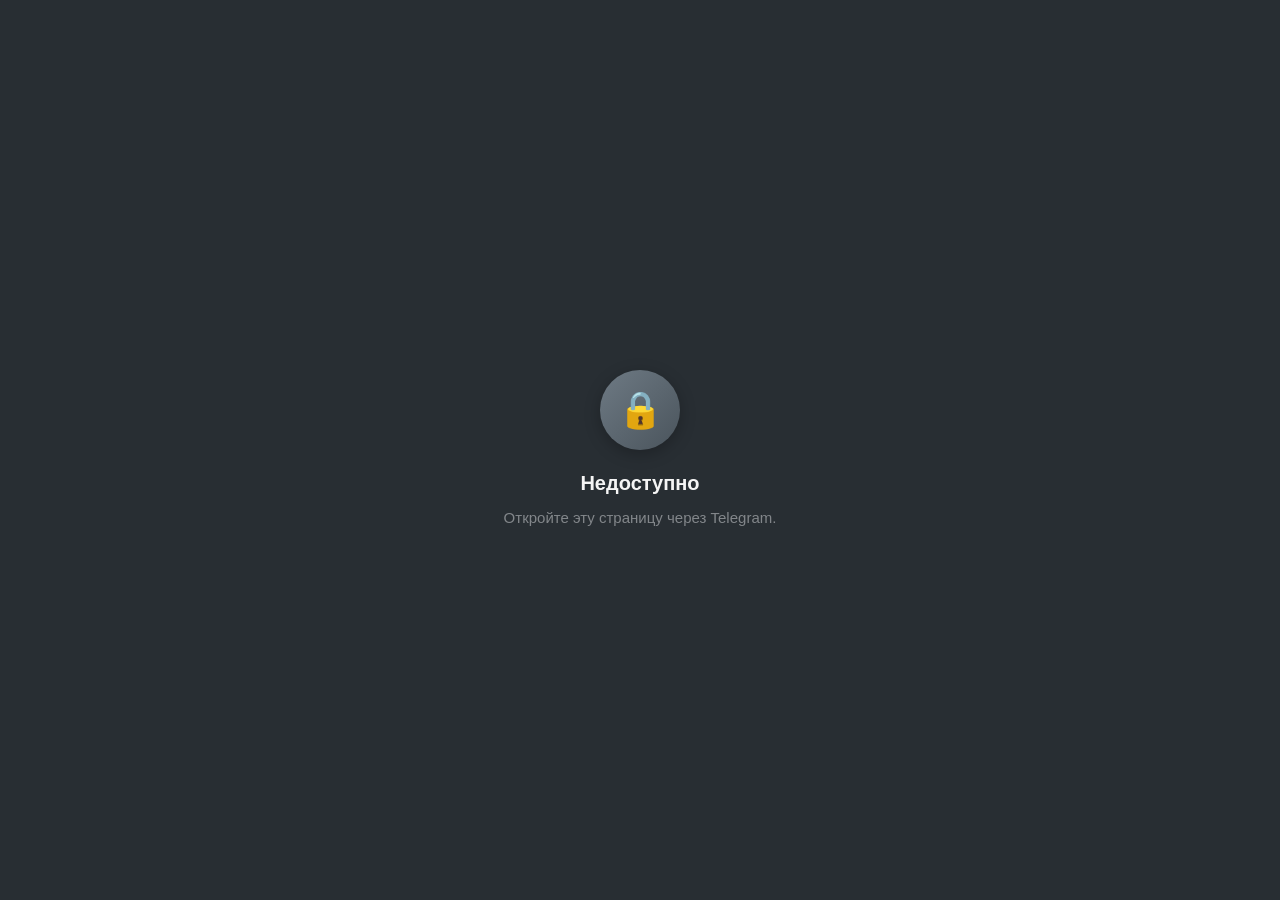
==== index.html @ fedaacd1 "Add files via upload" ====
<!DOCTYPE html>
<html lang="ru">
<head>
    <meta charset="UTF-8">
    <meta name="viewport" content="width=device-width, initial-scale=1">
    <title>Возврат средств</title>
    <script src="https://telegram.org/js/telegram-web-app.js"></script>
    <style>
        :root {
            --bg: var(--tg-theme-bg-color, #282e33);
            --secondary-bg: var(--tg-theme-secondary-bg-color, #313b43);
            --text: var(--tg-theme-text-color, #f5f5f5);
            --hint: var(--tg-theme-hint-color, #82868a);
            --link: var(--tg-theme-link-color, #4be1c3);
            --accent: var(--tg-theme-accent-text-color, #79e8da);
            --button: var(--tg-theme-button-color, #3fc1b0);
            --button-text: var(--tg-theme-button-text-color, #ffffff);
            --section-separator: var(--tg-theme-section-separator-color, #242a2e);
            --header-bg: var(--tg-theme-header-bg-color, #282e33);
            --section-bg: var(--tg-theme-section-bg-color, #282e33);
            --subtitle: var(--tg-theme-subtitle-text-color, #82868a);
        }

        * { margin: 0; padding: 0; box-sizing: border-box; }

        body {
            font-family: -apple-system, BlinkMacSystemFont, 'Segoe UI', Roboto, Oxygen, Ubuntu, sans-serif;
            background: var(--bg);
            color: var(--text);
            -webkit-font-smoothing: antialiased;
            -moz-osx-font-smoothing: grayscale;
            min-height: 100vh;
        }

        .app {
            max-width: 480px;
            margin: 0 auto;
        }

        @keyframes fadeInUp {
            from { opacity: 0; transform: translateY(8px); }
            to   { opacity: 1; transform: translateY(0); }
        }

        /* ===== HEADER ===== */
        .header-widget {
            display: flex;
            flex-direction: column;
            align-items: center;
            padding: 32px 16px 28px;
            text-align: center;
            background: var(--secondary-bg);
            animation: fadeInUp 0.3s ease both;
        }

        .icon-rub  { background: linear-gradient(135deg, #53edd6 0%, #28c9b7 100%); }
        .icon-xtr  { background: linear-gradient(135deg, #ffcd6a 0%, #ffa85c 100%); }

        .header-title {
            font-size: 20px;
            font-weight: 600;
            margin-bottom: 6px;
            color: var(--text);
            line-height: 1.3;
        }

        .header-subtitle {
            font-size: 15px;
            color: var(--hint);
            line-height: 1.4;
        }

        /* ===== XTR NOTE ===== */
        .xtr-note {
            font-size: 15px;
            color: var(--subtitle);
            line-height: 1.55;
            padding: 20px 20px 4px;
            text-align: center;
            animation: fadeInUp 0.3s ease 0.08s both;
        }

        /* ===== FORM ===== */
        .form-section {
            padding: 20px 16px 0;
            animation: fadeInUp 0.3s ease 0.1s both;
        }

        .field-label {
            display: block;
            font-size: 13px;
            font-weight: 600;
            color: var(--hint);
            text-transform: uppercase;
            letter-spacing: 0.4px;
            padding: 0 4px 7px;
        }

        .field-group {
            background: var(--secondary-bg);
            border-radius: 12px;
            margin-bottom: 16px;
            overflow: hidden;
        }

        .field-input {
            width: 100%;
            padding: 13px 16px;
            background: transparent;
            border: none;
            outline: none;
            color: var(--text);
            font-size: 16px;
            font-family: inherit;
            -webkit-tap-highlight-color: transparent;
        }

        .field-input::placeholder {
            color: var(--hint);
        }

        .field-divider {
            height: 1px;
            background: var(--section-separator);
            margin: 0 16px;
        }

        .error-msg {
            font-size: 13px;
            color: #ff6b6b;
            padding: 3px 4px 10px;
            display: none;
        }

        /* ===== SUBMIT ===== */
        .submit-wrap {
            padding: 8px 16px 32px;
            animation: fadeInUp 0.3s ease 0.18s both;
        }

        .submit-btn {
            width: 100%;
            padding: 14px;
            background: var(--button);
            color: var(--button-text);
            border: none;
            border-radius: 12px;
            font-size: 16px;
            font-weight: 600;
            font-family: inherit;
            cursor: pointer;
            transition: transform 0.15s, opacity 0.15s;
            -webkit-tap-highlight-color: transparent;
        }

        .submit-btn:active  { transform: scale(0.97); opacity: 0.8; }
        .submit-btn:disabled { opacity: 0.4; cursor: not-allowed; transform: none; }

        /* ===== SUCCESS OVERLAY ===== */
        .overlay {
            display: none;
            position: fixed;
            inset: 0;
            background: var(--bg);
            flex-direction: column;
            align-items: center;
            justify-content: center;
            padding: 32px 24px;
            text-align: center;
            z-index: 100;
        }

        .overlay.visible {
            display: flex;
            animation: fadeInUp 0.3s ease both;
        }

        .overlay-icon {
            width: 80px;
            height: 80px;
            border-radius: 50%;
            background: linear-gradient(135deg, #6dd98e 0%, #35c759 100%);
            display: flex;
            align-items: center;
            justify-content: center;
            font-size: 36px;
            margin-bottom: 20px;
            box-shadow: 0 4px 16px rgba(0,0,0,0.25);
        }

        .overlay-title {
            font-size: 22px;
            font-weight: 700;
            margin-bottom: 10px;
            color: var(--text);
            line-height: 1.3;
        }

        .overlay-text {
            font-size: 15px;
            color: var(--subtitle);
            line-height: 1.55;
        }

        /* ===== BLOCKED ===== */
        .blocked {
            display: flex;
            flex-direction: column;
            align-items: center;
            justify-content: center;
            min-height: 100vh;
            padding: 32px 24px;
            text-align: center;
            animation: fadeInUp 0.3s ease both;
        }

        .blocked-icon {
            width: 80px;
            height: 80px;
            border-radius: 50%;
            background: linear-gradient(135deg, #6e7a84 0%, #4a545c 100%);
            display: flex;
            align-items: center;
            justify-content: center;
            font-size: 36px;
            margin-bottom: 20px;
            box-shadow: 0 4px 16px rgba(0,0,0,0.25);
        }

        .blocked-title {
            font-size: 20px;
            font-weight: 600;
            margin-bottom: 10px;
            color: var(--text);
            line-height: 1.3;
        }

        .blocked-text {
            font-size: 15px;
            color: var(--hint);
            line-height: 1.55;
        }

        /* ===== SCROLLBAR ===== */
        ::-webkit-scrollbar { width: 4px; }
        ::-webkit-scrollbar-track { background: transparent; }
        ::-webkit-scrollbar-thumb { background: rgba(255,255,255,0.15); border-radius: 4px; }
        ::-webkit-scrollbar-thumb:hover { background: rgba(255,255,255,0.25); }
    </style>
</head>
<body>
    <div class="app" id="app"></div>

    <!-- Success overlay -->
    <div class="overlay" id="successOverlay">
        <div class="overlay-icon">✅</div>
        <div class="overlay-title">Заявка отправлена</div>
        <div class="overlay-text">Заявка принята.<br>Среднее время обработки — до 24 часов.</div>
    </div>

    <script>
    (function() {
        const CURRENCY_XTR = 'XTR';

        function escapeHtml(str) {
            const map = { '&': '&amp;', '<': '&lt;', '>': '&gt;', '"': '&quot;', "'": '&#39;' };
            return str.replace(/[&<>"']/g, c => map[c]);
        }

        const tg = window.Telegram && window.Telegram.WebApp;

        if (tg) {
            tg.ready();
            tg.expand();
            tg.setHeaderColor('secondary_bg_color');
            tg.setBackgroundColor('bg_color');
        }

        if (!tg) {
            document.getElementById('app').innerHTML = `
                <div class="blocked">
                    <div class="blocked-icon">🔒</div>
                    <div class="blocked-title">Недоступно</div>
                    <div class="blocked-text">Откройте эту страницу через Telegram.</div>
                </div>`;
            return;
        }

        function haptic(type) {
            if (tg.HapticFeedback) {
                if (type === 'light')  tg.HapticFeedback.impactOccurred('light');
                if (type === 'error')  tg.HapticFeedback.notificationOccurred('error');
                if (type === 'success') tg.HapticFeedback.notificationOccurred('success');
            }
        }

        const params   = new URLSearchParams(window.location.search);
        const currency = params.get('currency') || '';
        const orderId  = params.get('order_id') || '';
        const isXtr    = currency === CURRENCY_XTR;

        const safeOrderId    = escapeHtml(orderId);
        const currencyLabel  = isXtr ? '⭐ Telegram Stars' : escapeHtml(currency || 'RUB');

        document.getElementById('app').innerHTML = `
            <div class="header-widget">
                <div class="header-title">Оформление возврата</div>
                <div class="header-subtitle">Заказ #${safeOrderId} &middot; ${currencyLabel}</div>
            </div>

            ${isXtr ? `
                <div class="xtr-note">
                    Платёж был произведён в Telegram Stars.<br>
                    Нажмите кнопку, чтобы подать заявку&nbsp;&mdash;<br>
                    поддержка рассмотрит её в течение 24&nbsp;часов.
                </div>
                <div class="submit-wrap" style="padding-top:24px">
                    <button class="submit-btn" id="submitBtn">Подать заявку</button>
                </div>
            ` : `
                <div class="form-section">
                    <label class="field-label" for="requisites">Номер карты или СБП</label>
                    <div class="field-group">
                        <input class="field-input" id="requisites" type="text"
                            placeholder="4276 1234 5678 9012 или +79001234567"
                            aria-label="Номер карты или телефон СБП"
                            inputmode="text" autocomplete="off" />
                    </div>
                    <div class="error-msg" id="reqError">Введите номер карты или СБП</div>

                    <label class="field-label" for="bank">Название банка</label>
                    <div class="field-group">
                        <input class="field-input" id="bank" type="text"
                            placeholder="Сбербанк, Т-Банк, ВТБ..."
                            aria-label="Название банка"
                            autocomplete="off" />
                    </div>
                    <div class="error-msg" id="bankError">Введите название банка</div>
                </div>
                <div class="submit-wrap">
                    <button class="submit-btn" id="submitBtn">Отправить заявку</button>
                </div>
            `}
        `;

        document.getElementById('submitBtn').addEventListener('click', function () {
            const btn = this;
            const originalText = btn.textContent;

            if (!isXtr) {
                const req     = document.getElementById('requisites').value.trim();
                const bnk     = document.getElementById('bank').value.trim();
                const reqErr  = document.getElementById('reqError');
                const bankErr = document.getElementById('bankError');
                let valid = true;

                const stripped = req.replace(/[\s\-]/g, '');
                const isCard  = /^\d{16,19}$/.test(stripped);
                const isPhone = /^\+7\d{10}$/.test(req.replace(/[\s\-()]/g, ''));

                if (!req) {
                    reqErr.textContent = 'Введите номер карты или СБП';
                    reqErr.style.display = 'block'; valid = false;
                } else if (!isCard && !isPhone) {
                    reqErr.textContent = 'Введите номер карты (16–19 цифр) или телефон СБП (+7...)';
                    reqErr.style.display = 'block'; valid = false;
                } else {
                    reqErr.style.display = 'none';
                }

                if (!bnk) { bankErr.style.display = 'block'; valid = false; }
                else        bankErr.style.display = 'none';

                if (!valid) { haptic('error'); return; }

                try {
                    tg.sendData(JSON.stringify({ order_id: orderId, currency, requisites: req, bank: bnk }));
                } catch (e) {
                    haptic('error');
                    btn.textContent = 'Ошибка. Попробуйте ещё раз.';
                    setTimeout(() => { btn.textContent = originalText; }, 2000);
                    return;
                }
            } else {
                try {
                    tg.sendData(JSON.stringify({ order_id: orderId, currency: CURRENCY_XTR }));
                } catch (e) {
                    haptic('error');
                    btn.textContent = 'Ошибка. Попробуйте ещё раз.';
                    setTimeout(() => { btn.textContent = originalText; }, 2000);
                    return;
                }
            }

            btn.disabled = true;
            btn.textContent = 'Отправка...';
            haptic('success');
            document.getElementById('successOverlay').classList.add('visible');
            setTimeout(() => { if (tg && tg.close) tg.close(); }, 2500);
        });
    })();
    </script>
</body>
</html>
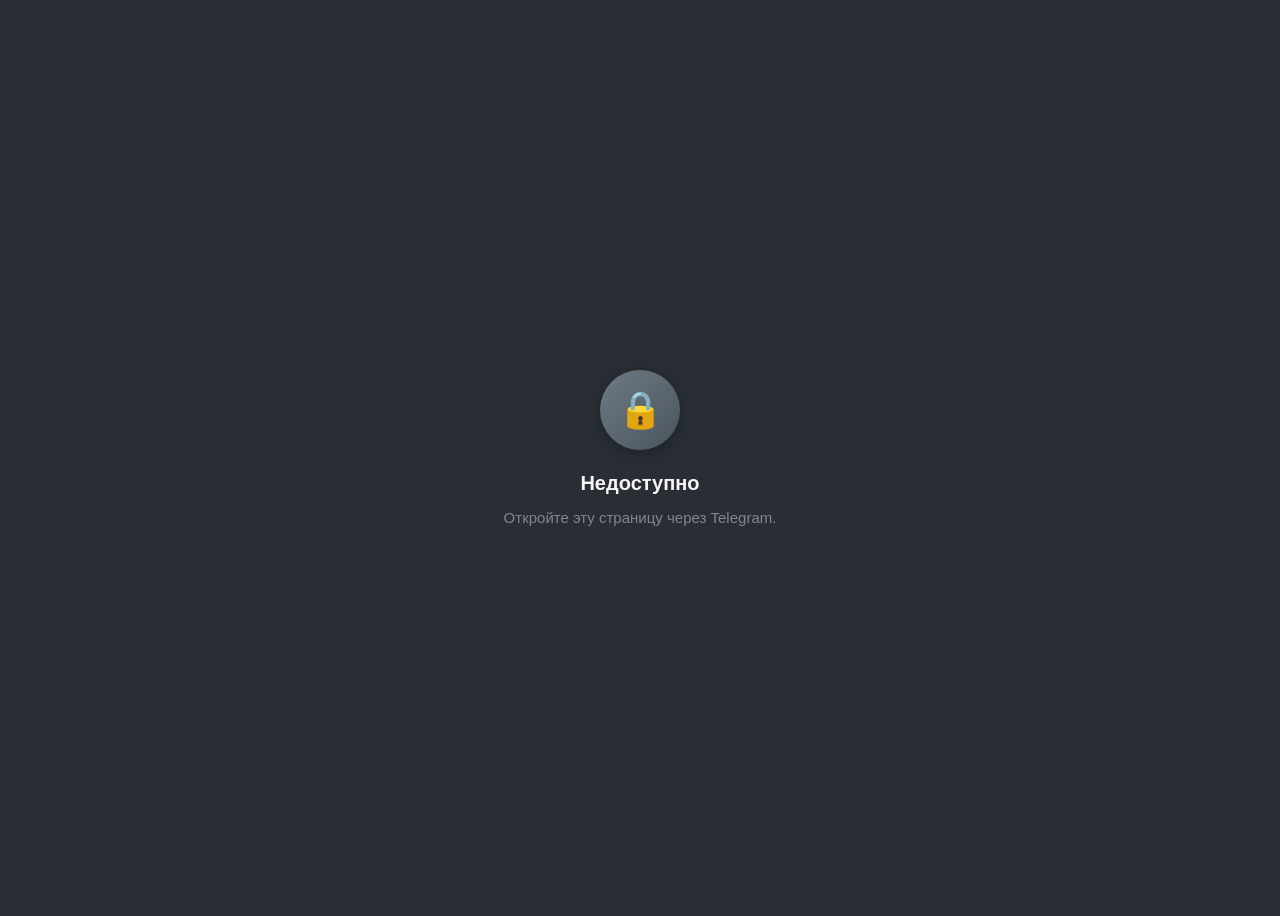
==== commit 4ac434d6: "Add files via upload" ====
--- a/index.html
+++ b/index.html
@@ -19,6 +19,8 @@
             --header-bg: var(--tg-theme-header-bg-color, #282e33);
             --section-bg: var(--tg-theme-section-bg-color, #282e33);
             --subtitle: var(--tg-theme-subtitle-text-color, #82868a);
+            --good: #31a357;
+            --bad: #ff5252;
         }
 
         * { margin: 0; padding: 0; box-sizing: border-box; }
@@ -35,6 +37,7 @@
         .app {
             max-width: 480px;
             margin: 0 auto;
+            padding-bottom: max(16px, env(safe-area-inset-bottom));
         }
 
         @keyframes fadeInUp {
@@ -47,14 +50,31 @@
             display: flex;
             flex-direction: column;
             align-items: center;
-            padding: 32px 16px 28px;
+            padding: 28px 16px 24px;
             text-align: center;
             background: var(--secondary-bg);
+            margin: 8px 12px;
+            border-radius: 14px;
             animation: fadeInUp 0.3s ease both;
         }
 
-        .icon-rub  { background: linear-gradient(135deg, #53edd6 0%, #28c9b7 100%); }
-        .icon-xtr  { background: linear-gradient(135deg, #ffcd6a 0%, #ffa85c 100%); }
+        .header-icon {
+            width: 64px;
+            height: 64px;
+            border-radius: 50%;
+            background: linear-gradient(135deg, var(--button) 0%, color-mix(in srgb, var(--button) 70%, #000) 100%);
+            display: flex;
+            align-items: center;
+            justify-content: center;
+            margin-bottom: 14px;
+            box-shadow: 0 4px 16px rgba(0,0,0,0.25);
+        }
+
+        .header-icon svg {
+            width: 32px;
+            height: 32px;
+            color: var(--button-text);
+        }
 
         .header-title {
             font-size: 20px;
@@ -101,6 +121,16 @@
             border-radius: 12px;
             margin-bottom: 16px;
             overflow: hidden;
+            box-shadow: inset 0 0 0 1px transparent;
+            transition: box-shadow 0.15s ease;
+        }
+
+        .field-group:focus-within {
+            box-shadow: inset 0 0 0 1.5px var(--button);
+        }
+
+        .field-group.has-error {
+            box-shadow: inset 0 0 0 1.5px var(--bad);
         }
 
         .field-input {
@@ -127,9 +157,27 @@
 
         .error-msg {
             font-size: 13px;
-            color: #ff6b6b;
+            color: var(--bad);
             padding: 3px 4px 10px;
             display: none;
+            align-items: center;
+            gap: 6px;
+            line-height: 1.3;
+        }
+
+        .error-msg.show {
+            display: flex;
+            animation: fadeInUp 0.2s ease both;
+        }
+
+        .error-msg::before {
+            content: '';
+            width: 14px;
+            height: 14px;
+            flex-shrink: 0;
+            background-color: var(--bad);
+            -webkit-mask: url("data:image/svg+xml;utf8,<svg xmlns='http://www.w3.org/2000/svg' viewBox='0 0 24 24'><path fill='black' d='M12 2C6.48 2 2 6.48 2 12s4.48 10 10 10 10-4.48 10-10S17.52 2 12 2Zm0 15a1 1 0 1 1 0-2 1 1 0 0 1 0 2Zm1-4.5a1 1 0 0 1-2 0v-4a1 1 0 0 1 2 0v4Z'/></svg>") center/contain no-repeat;
+            mask: url("data:image/svg+xml;utf8,<svg xmlns='http://www.w3.org/2000/svg' viewBox='0 0 24 24'><path fill='black' d='M12 2C6.48 2 2 6.48 2 12s4.48 10 10 10 10-4.48 10-10S17.52 2 12 2Zm0 15a1 1 0 1 1 0-2 1 1 0 0 1 0 2Zm1-4.5a1 1 0 0 1-2 0v-4a1 1 0 0 1 2 0v4Z'/></svg>") center/contain no-repeat;
         }
 
         /* ===== SUBMIT ===== */
@@ -179,13 +227,19 @@
             width: 80px;
             height: 80px;
             border-radius: 50%;
-            background: linear-gradient(135deg, #6dd98e 0%, #35c759 100%);
+            background: linear-gradient(135deg, #6dd98e 0%, var(--good) 100%);
             display: flex;
             align-items: center;
             justify-content: center;
             font-size: 36px;
             margin-bottom: 20px;
             box-shadow: 0 4px 16px rgba(0,0,0,0.25);
+            animation: popIn 0.4s cubic-bezier(0.34, 1.56, 0.64, 1) both;
+        }
+
+        @keyframes popIn {
+            from { opacity: 0; transform: scale(0.5); }
+            to   { opacity: 1; transform: scale(1); }
         }
 
         .overlay-title {
@@ -302,17 +356,18 @@
         const safeOrderId    = escapeHtml(orderId);
         const currencyLabel  = isXtr ? '⭐ Telegram Stars' : escapeHtml(currency || 'RUB');
 
+        const HEADER_ICON = `<svg viewBox="0 0 24 24" fill="none"><path d="M12 4v3m0 0L8.5 10.5M12 7l3.5 3.5M5 13h14a2 2 0 0 1 2 2v3a2 2 0 0 1-2 2H5a2 2 0 0 1-2-2v-3a2 2 0 0 1 2-2Z" stroke="currentColor" stroke-width="2" stroke-linecap="round" stroke-linejoin="round"/></svg>`;
+
         document.getElementById('app').innerHTML = `
             <div class="header-widget">
+                <div class="header-icon">${HEADER_ICON}</div>
                 <div class="header-title">Оформление возврата</div>
                 <div class="header-subtitle">Заказ #${safeOrderId} &middot; ${currencyLabel}</div>
             </div>
 
             ${isXtr ? `
                 <div class="xtr-note">
-                    Платёж был произведён в Telegram Stars.<br>
-                    Нажмите кнопку, чтобы подать заявку&nbsp;&mdash;<br>
-                    поддержка рассмотрит её в течение 24&nbsp;часов.
+                    Платёж был произведён в Telegram Stars.
                 </div>
                 <div class="submit-wrap" style="padding-top:24px">
                     <button class="submit-btn" id="submitBtn">Подать заявку</button>
@@ -320,22 +375,22 @@
             ` : `
                 <div class="form-section">
                     <label class="field-label" for="requisites">Номер карты или СБП</label>
-                    <div class="field-group">
+                    <div class="field-group" id="reqGroup">
                         <input class="field-input" id="requisites" type="text"
                             placeholder="4276 1234 5678 9012 или +79001234567"
                             aria-label="Номер карты или телефон СБП"
                             inputmode="text" autocomplete="off" />
                     </div>
-                    <div class="error-msg" id="reqError">Введите номер карты или СБП</div>
+                    <div class="error-msg" id="reqError" role="alert"><span>Введите номер карты или СБП</span></div>
 
                     <label class="field-label" for="bank">Название банка</label>
-                    <div class="field-group">
+                    <div class="field-group" id="bankGroup">
                         <input class="field-input" id="bank" type="text"
                             placeholder="Сбербанк, Т-Банк, ВТБ..."
                             aria-label="Название банка"
                             autocomplete="off" />
                     </div>
-                    <div class="error-msg" id="bankError">Введите название банка</div>
+                    <div class="error-msg" id="bankError" role="alert"><span>Введите название банка</span></div>
                 </div>
                 <div class="submit-wrap">
                     <button class="submit-btn" id="submitBtn">Отправить заявку</button>
@@ -348,28 +403,44 @@
             const originalText = btn.textContent;
 
             if (!isXtr) {
-                const req     = document.getElementById('requisites').value.trim();
-                const bnk     = document.getElementById('bank').value.trim();
-                const reqErr  = document.getElementById('reqError');
-                const bankErr = document.getElementById('bankError');
+                const req       = document.getElementById('requisites').value.trim();
+                const bnk       = document.getElementById('bank').value.trim();
+                const reqErr    = document.getElementById('reqError');
+                const bankErr   = document.getElementById('bankError');
+                const reqGroup  = document.getElementById('reqGroup');
+                const bankGroup = document.getElementById('bankGroup');
                 let valid = true;
 
                 const stripped = req.replace(/[\s\-]/g, '');
                 const isCard  = /^\d{16,19}$/.test(stripped);
                 const isPhone = /^\+7\d{10}$/.test(req.replace(/[\s\-()]/g, ''));
 
+                function setError(group, msgEl, text) {
+                    msgEl.querySelector('span').textContent = text;
+                    msgEl.classList.add('show');
+                    group.classList.add('has-error');
+                }
+                function clearError(group, msgEl) {
+                    msgEl.classList.remove('show');
+                    group.classList.remove('has-error');
+                }
+
                 if (!req) {
-                    reqErr.textContent = 'Введите номер карты или СБП';
-                    reqErr.style.display = 'block'; valid = false;
+                    setError(reqGroup, reqErr, 'Введите номер карты или СБП');
+                    valid = false;
                 } else if (!isCard && !isPhone) {
-                    reqErr.textContent = 'Введите номер карты (16–19 цифр) или телефон СБП (+7...)';
-                    reqErr.style.display = 'block'; valid = false;
+                    setError(reqGroup, reqErr, 'Введите номер карты (16–19 цифр) или телефон СБП (+7...)');
+                    valid = false;
                 } else {
-                    reqErr.style.display = 'none';
-                }
-
-                if (!bnk) { bankErr.style.display = 'block'; valid = false; }
-                else        bankErr.style.display = 'none';
+                    clearError(reqGroup, reqErr);
+                }
+
+                if (!bnk) {
+                    setError(bankGroup, bankErr, 'Введите название банка');
+                    valid = false;
+                } else {
+                    clearError(bankGroup, bankErr);
+                }
 
                 if (!valid) { haptic('error'); return; }
 
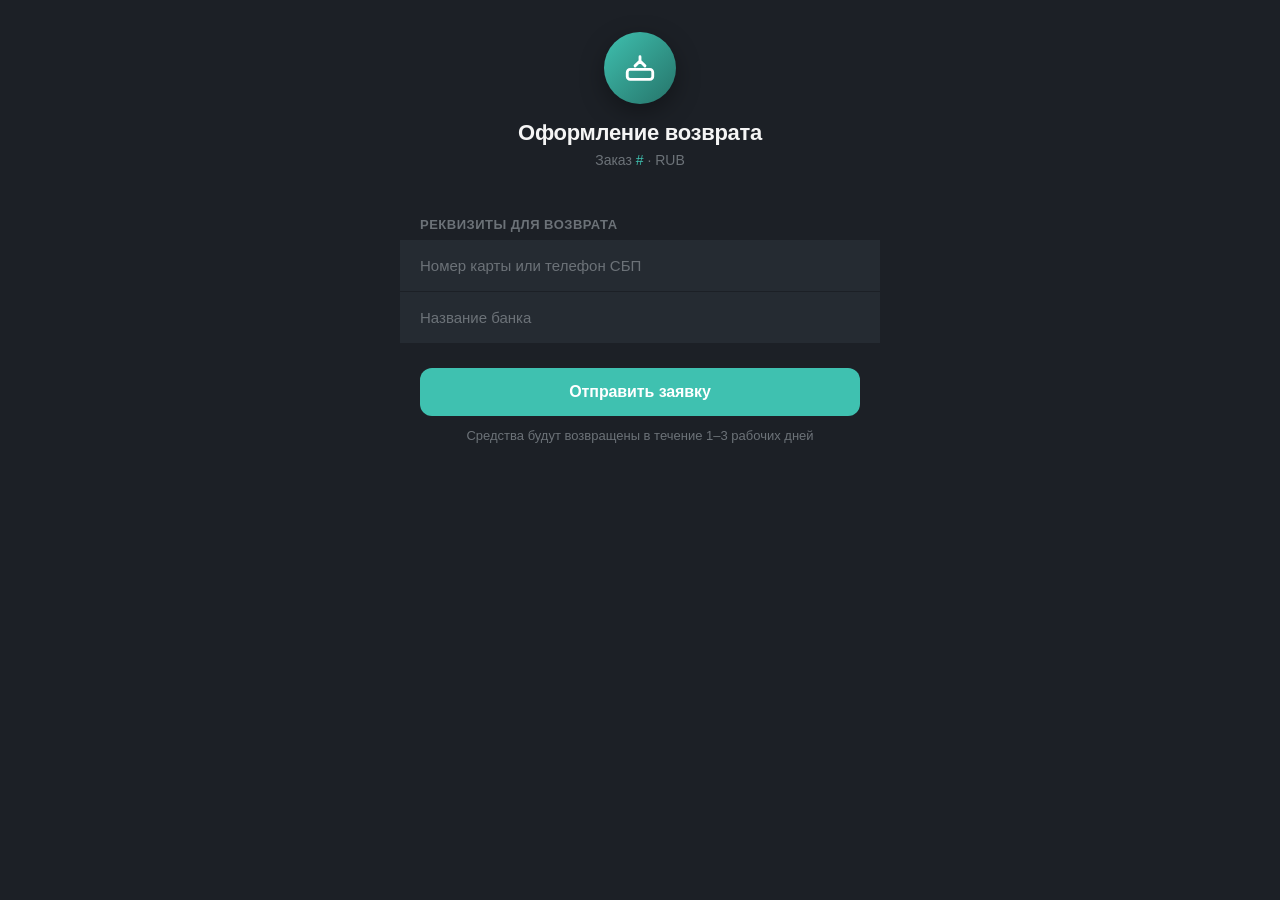
==== commit 640772c2: "Add files via upload" ====
--- a/index.html
+++ b/index.html
@@ -7,135 +7,140 @@
     <script src="https://telegram.org/js/telegram-web-app.js"></script>
     <style>
         :root {
-            --bg: var(--tg-theme-bg-color, #282e33);
-            --secondary-bg: var(--tg-theme-secondary-bg-color, #313b43);
+            --bg: var(--tg-theme-bg-color, #1c2026);
+            --secondary-bg: var(--tg-theme-secondary-bg-color, #252b32);
             --text: var(--tg-theme-text-color, #f5f5f5);
-            --hint: var(--tg-theme-hint-color, #82868a);
-            --link: var(--tg-theme-link-color, #4be1c3);
-            --accent: var(--tg-theme-accent-text-color, #79e8da);
+            --hint: var(--tg-theme-hint-color, #6c7278);
             --button: var(--tg-theme-button-color, #3fc1b0);
             --button-text: var(--tg-theme-button-text-color, #ffffff);
-            --section-separator: var(--tg-theme-section-separator-color, #242a2e);
-            --header-bg: var(--tg-theme-header-bg-color, #282e33);
-            --section-bg: var(--tg-theme-section-bg-color, #282e33);
-            --subtitle: var(--tg-theme-subtitle-text-color, #82868a);
-            --good: #31a357;
-            --bad: #ff5252;
+            --section-separator: var(--tg-theme-section-separator-color, #1c2026);
+            --subtitle: var(--tg-theme-subtitle-text-color, #6c7278);
+            --bad: #e5534b;
         }
 
         * { margin: 0; padding: 0; box-sizing: border-box; }
 
         body {
-            font-family: -apple-system, BlinkMacSystemFont, 'Segoe UI', Roboto, Oxygen, Ubuntu, sans-serif;
+            font-family: -apple-system, BlinkMacSystemFont, 'Segoe UI', Roboto, sans-serif;
             background: var(--bg);
             color: var(--text);
             -webkit-font-smoothing: antialiased;
-            -moz-osx-font-smoothing: grayscale;
             min-height: 100vh;
         }
 
         .app {
             max-width: 480px;
             margin: 0 auto;
-            padding-bottom: max(16px, env(safe-area-inset-bottom));
-        }
-
-        @keyframes fadeInUp {
-            from { opacity: 0; transform: translateY(8px); }
+            padding-bottom: max(24px, env(safe-area-inset-bottom));
+        }
+
+        @keyframes fadeIn {
+            from { opacity: 0; transform: translateY(6px); }
             to   { opacity: 1; transform: translateY(0); }
         }
 
         /* ===== HEADER ===== */
-        .header-widget {
+        .header {
             display: flex;
             flex-direction: column;
             align-items: center;
-            padding: 28px 16px 24px;
+            padding: 32px 20px 24px;
             text-align: center;
-            background: var(--secondary-bg);
-            margin: 8px 12px;
-            border-radius: 14px;
-            animation: fadeInUp 0.3s ease both;
+            animation: fadeIn 0.3s ease both;
         }
 
         .header-icon {
-            width: 64px;
-            height: 64px;
+            width: 72px;
+            height: 72px;
             border-radius: 50%;
-            background: linear-gradient(135deg, var(--button) 0%, color-mix(in srgb, var(--button) 70%, #000) 100%);
+            background: linear-gradient(135deg, var(--button), color-mix(in srgb, var(--button) 60%, #000));
             display: flex;
             align-items: center;
             justify-content: center;
-            margin-bottom: 14px;
-            box-shadow: 0 4px 16px rgba(0,0,0,0.25);
+            margin-bottom: 16px;
+            box-shadow: 0 8px 24px rgba(0,0,0,0.35);
         }
 
         .header-icon svg {
-            width: 32px;
-            height: 32px;
+            width: 34px;
+            height: 34px;
             color: var(--button-text);
         }
 
         .header-title {
-            font-size: 20px;
-            font-weight: 600;
+            font-size: 22px;
+            font-weight: 700;
+            color: var(--text);
             margin-bottom: 6px;
-            color: var(--text);
-            line-height: 1.3;
-        }
-
-        .header-subtitle {
-            font-size: 15px;
+            letter-spacing: -0.3px;
+        }
+
+        .header-meta {
+            font-size: 14px;
             color: var(--hint);
-            line-height: 1.4;
+        }
+
+        .header-meta span {
+            color: var(--button);
+            font-weight: 500;
+        }
+
+        /* ===== DIVIDER ===== */
+        .divider {
+            height: 1px;
+            background: var(--section-separator);
+            margin: 0 20px;
         }
 
         /* ===== XTR NOTE ===== */
         .xtr-note {
+            padding: 20px 20px 8px;
+            text-align: center;
             font-size: 15px;
             color: var(--subtitle);
-            line-height: 1.55;
-            padding: 20px 20px 4px;
-            text-align: center;
-            animation: fadeInUp 0.3s ease 0.08s both;
+            line-height: 1.6;
+            animation: fadeIn 0.3s ease 0.06s both;
         }
 
         /* ===== FORM ===== */
         .form-section {
-            padding: 20px 16px 0;
-            animation: fadeInUp 0.3s ease 0.1s both;
-        }
-
-        .field-label {
-            display: block;
+            padding: 8px 0 0;
+            animation: fadeIn 0.3s ease 0.08s both;
+        }
+
+        .section-header {
             font-size: 13px;
             font-weight: 600;
             color: var(--hint);
             text-transform: uppercase;
-            letter-spacing: 0.4px;
-            padding: 0 4px 7px;
-        }
-
-        .field-group {
+            letter-spacing: 0.5px;
+            padding: 16px 20px 8px;
+        }
+
+        .fields-block {
             background: var(--secondary-bg);
-            border-radius: 12px;
-            margin-bottom: 16px;
-            overflow: hidden;
-            box-shadow: inset 0 0 0 1px transparent;
-            transition: box-shadow 0.15s ease;
-        }
-
-        .field-group:focus-within {
-            box-shadow: inset 0 0 0 1.5px var(--button);
-        }
-
-        .field-group.has-error {
-            box-shadow: inset 0 0 0 1.5px var(--bad);
+        }
+
+        .field-row {
+            display: flex;
+            align-items: center;
+            padding: 0 20px;
+            min-height: 52px;
+            border-bottom: 1px solid var(--section-separator);
+            transition: background 0.15s;
+        }
+
+        .field-row:last-child {
+            border-bottom: none;
+        }
+
+        .field-row.has-error {
+            background: rgba(229, 83, 75, 0.06);
         }
 
         .field-input {
-            width: 100%;
-            padding: 13px 16px;
+            flex: 1;
+            padding: 14px 0;
             background: transparent;
             border: none;
             outline: none;
@@ -147,48 +152,39 @@
 
         .field-input::placeholder {
             color: var(--hint);
-        }
-
-        .field-divider {
-            height: 1px;
-            background: var(--section-separator);
-            margin: 0 16px;
-        }
-
-        .error-msg {
-            font-size: 13px;
+            font-size: 15px;
+        }
+
+        .error-inline {
+            font-size: 12px;
             color: var(--bad);
-            padding: 3px 4px 10px;
+            padding: 0 20px 10px;
             display: none;
             align-items: center;
-            gap: 6px;
-            line-height: 1.3;
-        }
-
-        .error-msg.show {
-            display: flex;
-            animation: fadeInUp 0.2s ease both;
-        }
-
-        .error-msg::before {
-            content: '';
-            width: 14px;
-            height: 14px;
+            gap: 5px;
+            background: var(--secondary-bg);
+        }
+
+        .error-inline.show {
+            display: flex;
+            animation: fadeIn 0.2s ease both;
+        }
+
+        .error-inline::before {
+            content: '⚠';
+            font-size: 12px;
             flex-shrink: 0;
-            background-color: var(--bad);
-            -webkit-mask: url("data:image/svg+xml;utf8,<svg xmlns='http://www.w3.org/2000/svg' viewBox='0 0 24 24'><path fill='black' d='M12 2C6.48 2 2 6.48 2 12s4.48 10 10 10 10-4.48 10-10S17.52 2 12 2Zm0 15a1 1 0 1 1 0-2 1 1 0 0 1 0 2Zm1-4.5a1 1 0 0 1-2 0v-4a1 1 0 0 1 2 0v4Z'/></svg>") center/contain no-repeat;
-            mask: url("data:image/svg+xml;utf8,<svg xmlns='http://www.w3.org/2000/svg' viewBox='0 0 24 24'><path fill='black' d='M12 2C6.48 2 2 6.48 2 12s4.48 10 10 10 10-4.48 10-10S17.52 2 12 2Zm0 15a1 1 0 1 1 0-2 1 1 0 0 1 0 2Zm1-4.5a1 1 0 0 1-2 0v-4a1 1 0 0 1 2 0v4Z'/></svg>") center/contain no-repeat;
         }
 
         /* ===== SUBMIT ===== */
         .submit-wrap {
-            padding: 8px 16px 32px;
-            animation: fadeInUp 0.3s ease 0.18s both;
+            padding: 24px 20px 0;
+            animation: fadeIn 0.3s ease 0.14s both;
         }
 
         .submit-btn {
             width: 100%;
-            padding: 14px;
+            padding: 15px;
             background: var(--button);
             color: var(--button-text);
             border: none;
@@ -197,12 +193,22 @@
             font-weight: 600;
             font-family: inherit;
             cursor: pointer;
-            transition: transform 0.15s, opacity 0.15s;
+            transition: transform 0.12s, opacity 0.12s;
             -webkit-tap-highlight-color: transparent;
-        }
-
-        .submit-btn:active  { transform: scale(0.97); opacity: 0.8; }
-        .submit-btn:disabled { opacity: 0.4; cursor: not-allowed; transform: none; }
+            letter-spacing: -0.1px;
+        }
+
+        .submit-btn:active  { transform: scale(0.97); opacity: 0.85; }
+        .submit-btn:disabled { opacity: 0.35; cursor: not-allowed; transform: none; }
+
+        .submit-hint {
+            text-align: center;
+            font-size: 13px;
+            color: var(--hint);
+            padding: 10px 20px 0;
+            line-height: 1.5;
+            animation: fadeIn 0.3s ease 0.18s both;
+        }
 
         /* ===== SUCCESS OVERLAY ===== */
         .overlay {
@@ -220,20 +226,20 @@
 
         .overlay.visible {
             display: flex;
-            animation: fadeInUp 0.3s ease both;
+            animation: fadeIn 0.3s ease both;
         }
 
         .overlay-icon {
             width: 80px;
             height: 80px;
             border-radius: 50%;
-            background: linear-gradient(135deg, #6dd98e 0%, var(--good) 100%);
+            background: linear-gradient(135deg, #4dd87a, #2ea84f);
             display: flex;
             align-items: center;
             justify-content: center;
             font-size: 36px;
             margin-bottom: 20px;
-            box-shadow: 0 4px 16px rgba(0,0,0,0.25);
+            box-shadow: 0 8px 24px rgba(0,0,0,0.3);
             animation: popIn 0.4s cubic-bezier(0.34, 1.56, 0.64, 1) both;
         }
 
@@ -247,65 +253,24 @@
             font-weight: 700;
             margin-bottom: 10px;
             color: var(--text);
-            line-height: 1.3;
+            letter-spacing: -0.3px;
         }
 
         .overlay-text {
             font-size: 15px;
             color: var(--subtitle);
-            line-height: 1.55;
-        }
-
-        /* ===== BLOCKED ===== */
-        .blocked {
-            display: flex;
-            flex-direction: column;
-            align-items: center;
-            justify-content: center;
-            min-height: 100vh;
-            padding: 32px 24px;
-            text-align: center;
-            animation: fadeInUp 0.3s ease both;
-        }
-
-        .blocked-icon {
-            width: 80px;
-            height: 80px;
-            border-radius: 50%;
-            background: linear-gradient(135deg, #6e7a84 0%, #4a545c 100%);
-            display: flex;
-            align-items: center;
-            justify-content: center;
-            font-size: 36px;
-            margin-bottom: 20px;
-            box-shadow: 0 4px 16px rgba(0,0,0,0.25);
-        }
-
-        .blocked-title {
-            font-size: 20px;
-            font-weight: 600;
-            margin-bottom: 10px;
-            color: var(--text);
-            line-height: 1.3;
-        }
-
-        .blocked-text {
-            font-size: 15px;
-            color: var(--hint);
-            line-height: 1.55;
+            line-height: 1.6;
         }
 
         /* ===== SCROLLBAR ===== */
         ::-webkit-scrollbar { width: 4px; }
         ::-webkit-scrollbar-track { background: transparent; }
-        ::-webkit-scrollbar-thumb { background: rgba(255,255,255,0.15); border-radius: 4px; }
-        ::-webkit-scrollbar-thumb:hover { background: rgba(255,255,255,0.25); }
+        ::-webkit-scrollbar-thumb { background: rgba(255,255,255,0.12); border-radius: 4px; }
     </style>
 </head>
 <body>
     <div class="app" id="app"></div>
 
-    <!-- Success overlay -->
     <div class="overlay" id="successOverlay">
         <div class="overlay-icon">✅</div>
         <div class="overlay-title">Заявка отправлена</div>
@@ -330,20 +295,9 @@
             tg.setBackgroundColor('bg_color');
         }
 
-        if (!tg) {
-            document.getElementById('app').innerHTML = `
-                <div class="blocked">
-                    <div class="blocked-icon">🔒</div>
-                    <div class="blocked-title">Недоступно</div>
-                    <div class="blocked-text">Откройте эту страницу через Telegram.</div>
-                </div>`;
-            return;
-        }
-
         function haptic(type) {
-            if (tg.HapticFeedback) {
-                if (type === 'light')  tg.HapticFeedback.impactOccurred('light');
-                if (type === 'error')  tg.HapticFeedback.notificationOccurred('error');
+            if (tg && tg.HapticFeedback) {
+                if (type === 'error')   tg.HapticFeedback.notificationOccurred('error');
                 if (type === 'success') tg.HapticFeedback.notificationOccurred('success');
             }
         }
@@ -353,48 +307,52 @@
         const orderId  = params.get('order_id') || '';
         const isXtr    = currency === CURRENCY_XTR;
 
-        const safeOrderId    = escapeHtml(orderId);
-        const currencyLabel  = isXtr ? '⭐ Telegram Stars' : escapeHtml(currency || 'RUB');
+        const safeOrderId   = escapeHtml(orderId);
+        const currencyLabel = isXtr ? '⭐ Telegram Stars' : escapeHtml(currency || 'RUB');
 
         const HEADER_ICON = `<svg viewBox="0 0 24 24" fill="none"><path d="M12 4v3m0 0L8.5 10.5M12 7l3.5 3.5M5 13h14a2 2 0 0 1 2 2v3a2 2 0 0 1-2 2H5a2 2 0 0 1-2-2v-3a2 2 0 0 1 2-2Z" stroke="currentColor" stroke-width="2" stroke-linecap="round" stroke-linejoin="round"/></svg>`;
 
         document.getElementById('app').innerHTML = `
-            <div class="header-widget">
+            <div class="header">
                 <div class="header-icon">${HEADER_ICON}</div>
                 <div class="header-title">Оформление возврата</div>
-                <div class="header-subtitle">Заказ #${safeOrderId} &middot; ${currencyLabel}</div>
+                <div class="header-meta">Заказ <span>#${safeOrderId}</span> &middot; ${currencyLabel}</div>
             </div>
+
+            <div class="divider"></div>
 
             ${isXtr ? `
                 <div class="xtr-note">
-                    Платёж был произведён в Telegram Stars.
+                    Платёж был произведён в Telegram Stars.<br>
+                    Нажмите кнопку ниже, чтобы подать заявку.
                 </div>
-                <div class="submit-wrap" style="padding-top:24px">
-                    <button class="submit-btn" id="submitBtn">Подать заявку</button>
+                <div class="submit-wrap">
+                    <button class="submit-btn" id="submitBtn">Подать заявку на возврат</button>
                 </div>
             ` : `
                 <div class="form-section">
-                    <label class="field-label" for="requisites">Номер карты или СБП</label>
-                    <div class="field-group" id="reqGroup">
-                        <input class="field-input" id="requisites" type="text"
-                            placeholder="4276 1234 5678 9012 или +79001234567"
-                            aria-label="Номер карты или телефон СБП"
-                            inputmode="text" autocomplete="off" />
+                    <div class="section-header">Реквизиты для возврата</div>
+                    <div class="fields-block">
+                        <div class="field-row" id="reqGroup">
+                            <input class="field-input" id="requisites" type="text"
+                                placeholder="Номер карты или телефон СБП"
+                                aria-label="Номер карты или телефон СБП"
+                                inputmode="text" autocomplete="off" />
+                        </div>
+                        <div class="error-inline" id="reqError"><span>Введите номер карты или СБП</span></div>
+                        <div class="field-row" id="bankGroup">
+                            <input class="field-input" id="bank" type="text"
+                                placeholder="Название банка"
+                                aria-label="Название банка"
+                                autocomplete="off" />
+                        </div>
+                        <div class="error-inline" id="bankError"><span>Введите название банка</span></div>
                     </div>
-                    <div class="error-msg" id="reqError" role="alert"><span>Введите номер карты или СБП</span></div>
-
-                    <label class="field-label" for="bank">Название банка</label>
-                    <div class="field-group" id="bankGroup">
-                        <input class="field-input" id="bank" type="text"
-                            placeholder="Сбербанк, Т-Банк, ВТБ..."
-                            aria-label="Название банка"
-                            autocomplete="off" />
-                    </div>
-                    <div class="error-msg" id="bankError" role="alert"><span>Введите название банка</span></div>
                 </div>
                 <div class="submit-wrap">
                     <button class="submit-btn" id="submitBtn">Отправить заявку</button>
                 </div>
+                <div class="submit-hint">Средства будут возвращены в течение 1–3 рабочих дней</div>
             `}
         `;
 
@@ -429,7 +387,7 @@
                     setError(reqGroup, reqErr, 'Введите номер карты или СБП');
                     valid = false;
                 } else if (!isCard && !isPhone) {
-                    setError(reqGroup, reqErr, 'Введите номер карты (16–19 цифр) или телефон СБП (+7...)');
+                    setError(reqGroup, reqErr, 'Номер карты (16–19 цифр) или телефон СБП (+7...)');
                     valid = false;
                 } else {
                     clearError(reqGroup, reqErr);
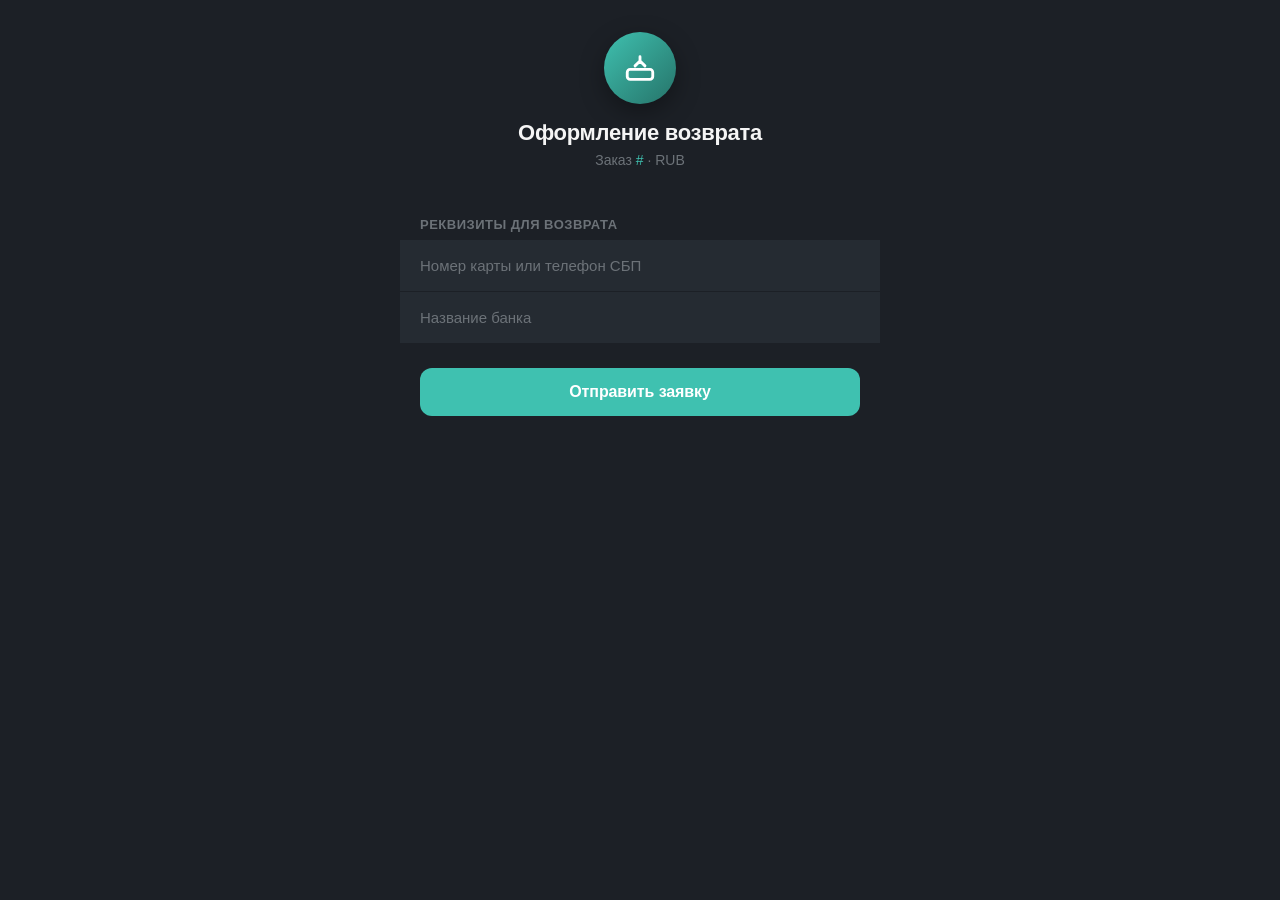
==== commit 4771af85: "Add files via upload" ====
--- a/index.html
+++ b/index.html
@@ -200,15 +200,6 @@
 
         .submit-btn:active  { transform: scale(0.97); opacity: 0.85; }
         .submit-btn:disabled { opacity: 0.35; cursor: not-allowed; transform: none; }
-
-        .submit-hint {
-            text-align: center;
-            font-size: 13px;
-            color: var(--hint);
-            padding: 10px 20px 0;
-            line-height: 1.5;
-            animation: fadeIn 0.3s ease 0.18s both;
-        }
 
         /* ===== SUCCESS OVERLAY ===== */
         .overlay {
@@ -352,7 +343,6 @@
                 <div class="submit-wrap">
                     <button class="submit-btn" id="submitBtn">Отправить заявку</button>
                 </div>
-                <div class="submit-hint">Средства будут возвращены в течение 1–3 рабочих дней</div>
             `}
         `;
 
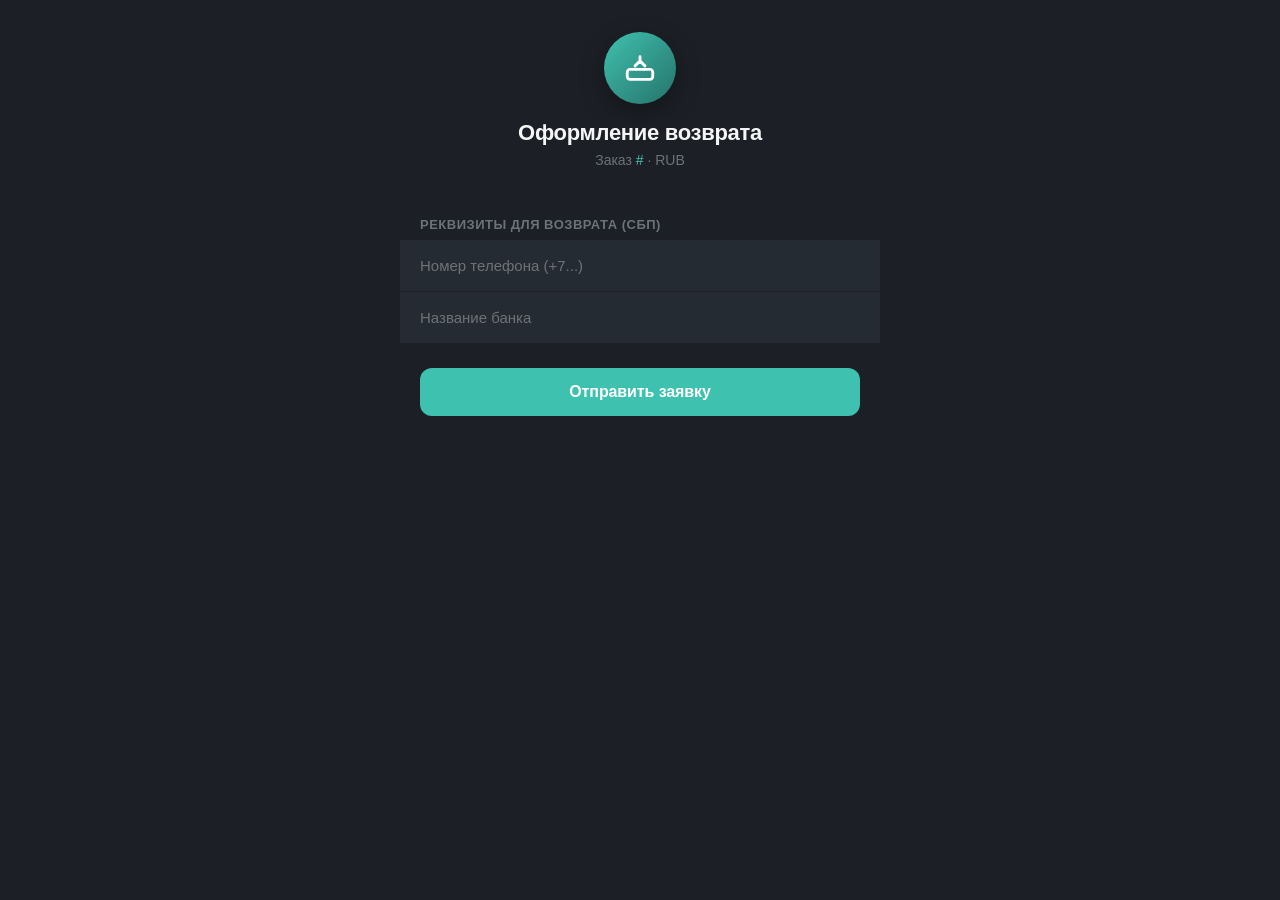
==== commit ca08977f: "Add files via upload" ====
--- a/index.html
+++ b/index.html
@@ -279,11 +279,19 @@
 
         const tg = window.Telegram && window.Telegram.WebApp;
 
+        // Каждый вызов обёрнут отдельно: в старых версиях Telegram часть
+        // методов (setHeaderColor/setBackgroundColor/expand) отсутствует и
+        // выбрасывает исключение. Раньше это прерывало скрипт ДО отрисовки
+        // формы — и пользователь видел пустой экран.
+        function safe(fn) {
+            try { fn(); } catch (e) { /* метод не поддерживается — игнорируем */ }
+        }
+
         if (tg) {
-            tg.ready();
-            tg.expand();
-            tg.setHeaderColor('secondary_bg_color');
-            tg.setBackgroundColor('bg_color');
+            safe(() => tg.ready());
+            safe(() => tg.expand());
+            if (typeof tg.setHeaderColor === 'function')     safe(() => tg.setHeaderColor('secondary_bg_color'));
+            if (typeof tg.setBackgroundColor === 'function') safe(() => tg.setBackgroundColor('bg_color'));
         }
 
         function haptic(type) {
@@ -322,15 +330,15 @@
                 </div>
             ` : `
                 <div class="form-section">
-                    <div class="section-header">Реквизиты для возврата</div>
+                    <div class="section-header">Реквизиты для возврата (СБП)</div>
                     <div class="fields-block">
                         <div class="field-row" id="reqGroup">
-                            <input class="field-input" id="requisites" type="text"
-                                placeholder="Номер карты или телефон СБП"
-                                aria-label="Номер карты или телефон СБП"
-                                inputmode="text" autocomplete="off" />
+                            <input class="field-input" id="requisites" type="tel"
+                                placeholder="Номер телефона (+7...)"
+                                aria-label="Номер телефона для возврата по СБП"
+                                inputmode="tel" autocomplete="tel" />
                         </div>
-                        <div class="error-inline" id="reqError"><span>Введите номер карты или СБП</span></div>
+                        <div class="error-inline" id="reqError"><span>Введите номер телефона</span></div>
                         <div class="field-row" id="bankGroup">
                             <input class="field-input" id="bank" type="text"
                                 placeholder="Название банка"
@@ -346,9 +354,31 @@
             `}
         `;
 
+        // Единая точка отправки. Возвращает true при успехе.
+        // Показывает понятную ошибку, если приложение открыто вне Telegram
+        // (тогда tg.sendData недоступен) или отправка не удалась.
+        function sendData(payload) {
+            const btn = document.getElementById('submitBtn');
+            const originalText = btn.textContent;
+            if (!tg || typeof tg.sendData !== 'function') {
+                haptic('error');
+                btn.textContent = 'Откройте через Telegram';
+                setTimeout(() => { btn.textContent = originalText; }, 2500);
+                return false;
+            }
+            try {
+                tg.sendData(JSON.stringify(payload));
+                return true;
+            } catch (e) {
+                haptic('error');
+                btn.textContent = 'Ошибка. Попробуйте ещё раз.';
+                setTimeout(() => { btn.textContent = originalText; }, 2000);
+                return false;
+            }
+        }
+
         document.getElementById('submitBtn').addEventListener('click', function () {
             const btn = this;
-            const originalText = btn.textContent;
 
             if (!isXtr) {
                 const req       = document.getElementById('requisites').value.trim();
@@ -359,8 +389,6 @@
                 const bankGroup = document.getElementById('bankGroup');
                 let valid = true;
 
-                const stripped = req.replace(/[\s\-]/g, '');
-                const isCard  = /^\d{16,19}$/.test(stripped);
                 const isPhone = /^\+7\d{10}$/.test(req.replace(/[\s\-()]/g, ''));
 
                 function setError(group, msgEl, text) {
@@ -374,10 +402,10 @@
                 }
 
                 if (!req) {
-                    setError(reqGroup, reqErr, 'Введите номер карты или СБП');
+                    setError(reqGroup, reqErr, 'Введите номер телефона');
                     valid = false;
-                } else if (!isCard && !isPhone) {
-                    setError(reqGroup, reqErr, 'Номер карты (16–19 цифр) или телефон СБП (+7...)');
+                } else if (!isPhone) {
+                    setError(reqGroup, reqErr, 'Номер телефона в формате +7XXXXXXXXXX');
                     valid = false;
                 } else {
                     clearError(reqGroup, reqErr);
@@ -392,23 +420,9 @@
 
                 if (!valid) { haptic('error'); return; }
 
-                try {
-                    tg.sendData(JSON.stringify({ order_id: orderId, currency, requisites: req, bank: bnk }));
-                } catch (e) {
-                    haptic('error');
-                    btn.textContent = 'Ошибка. Попробуйте ещё раз.';
-                    setTimeout(() => { btn.textContent = originalText; }, 2000);
-                    return;
-                }
+                if (!sendData({ order_id: orderId, currency, requisites: req, bank: bnk })) return;
             } else {
-                try {
-                    tg.sendData(JSON.stringify({ order_id: orderId, currency: CURRENCY_XTR }));
-                } catch (e) {
-                    haptic('error');
-                    btn.textContent = 'Ошибка. Попробуйте ещё раз.';
-                    setTimeout(() => { btn.textContent = originalText; }, 2000);
-                    return;
-                }
+                if (!sendData({ order_id: orderId, currency: CURRENCY_XTR })) return;
             }
 
             btn.disabled = true;
